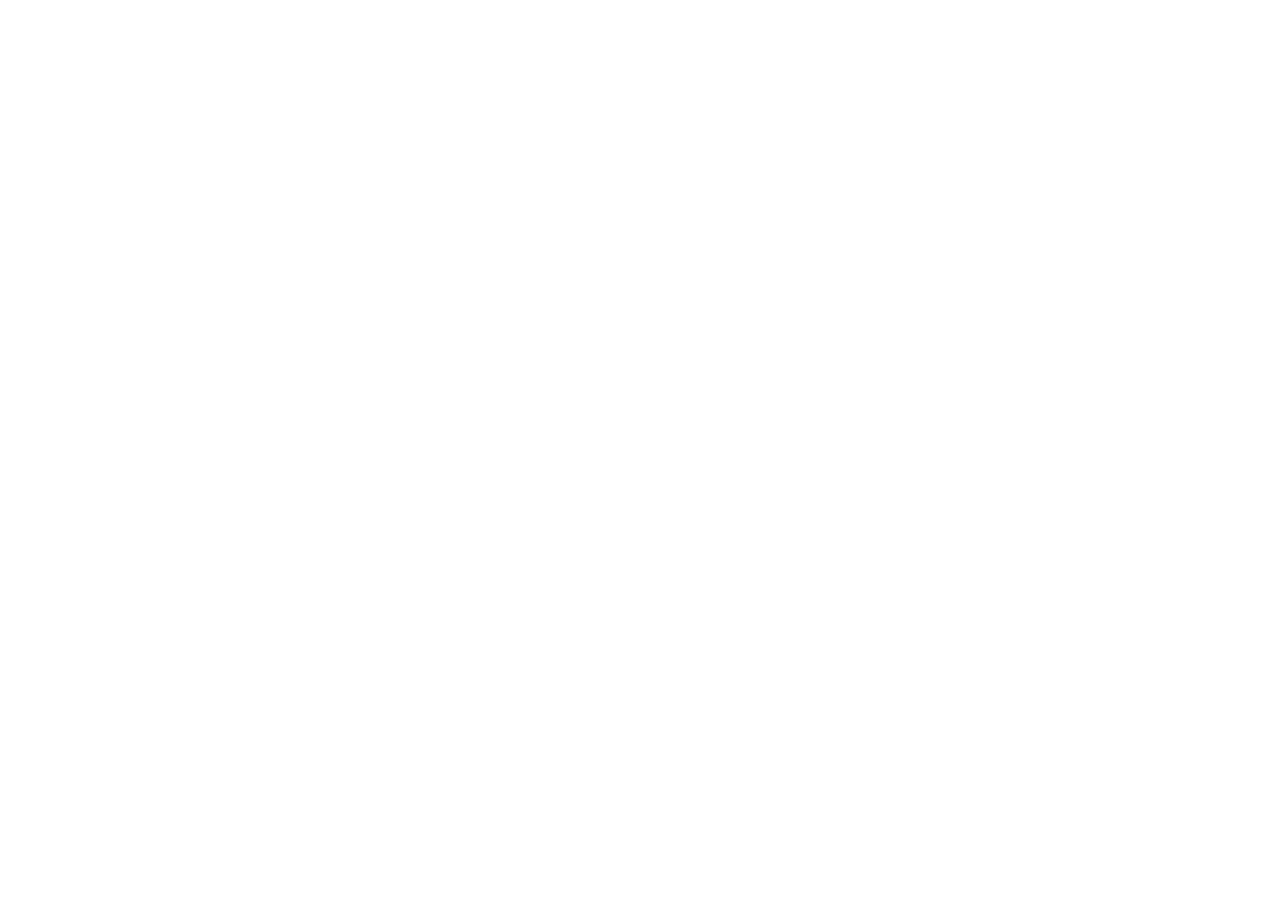
==== hw-1.html @ 1e02967f "first commit" ====
<!DOCTYPE html>
<html lang="en">

<head>
    <meta charset="UTF-8">
    <meta name="viewport" content="width=device-width, initial-scale=1.0">
    <title>Homework1</title>
</head>

<body>

</body>

</html>
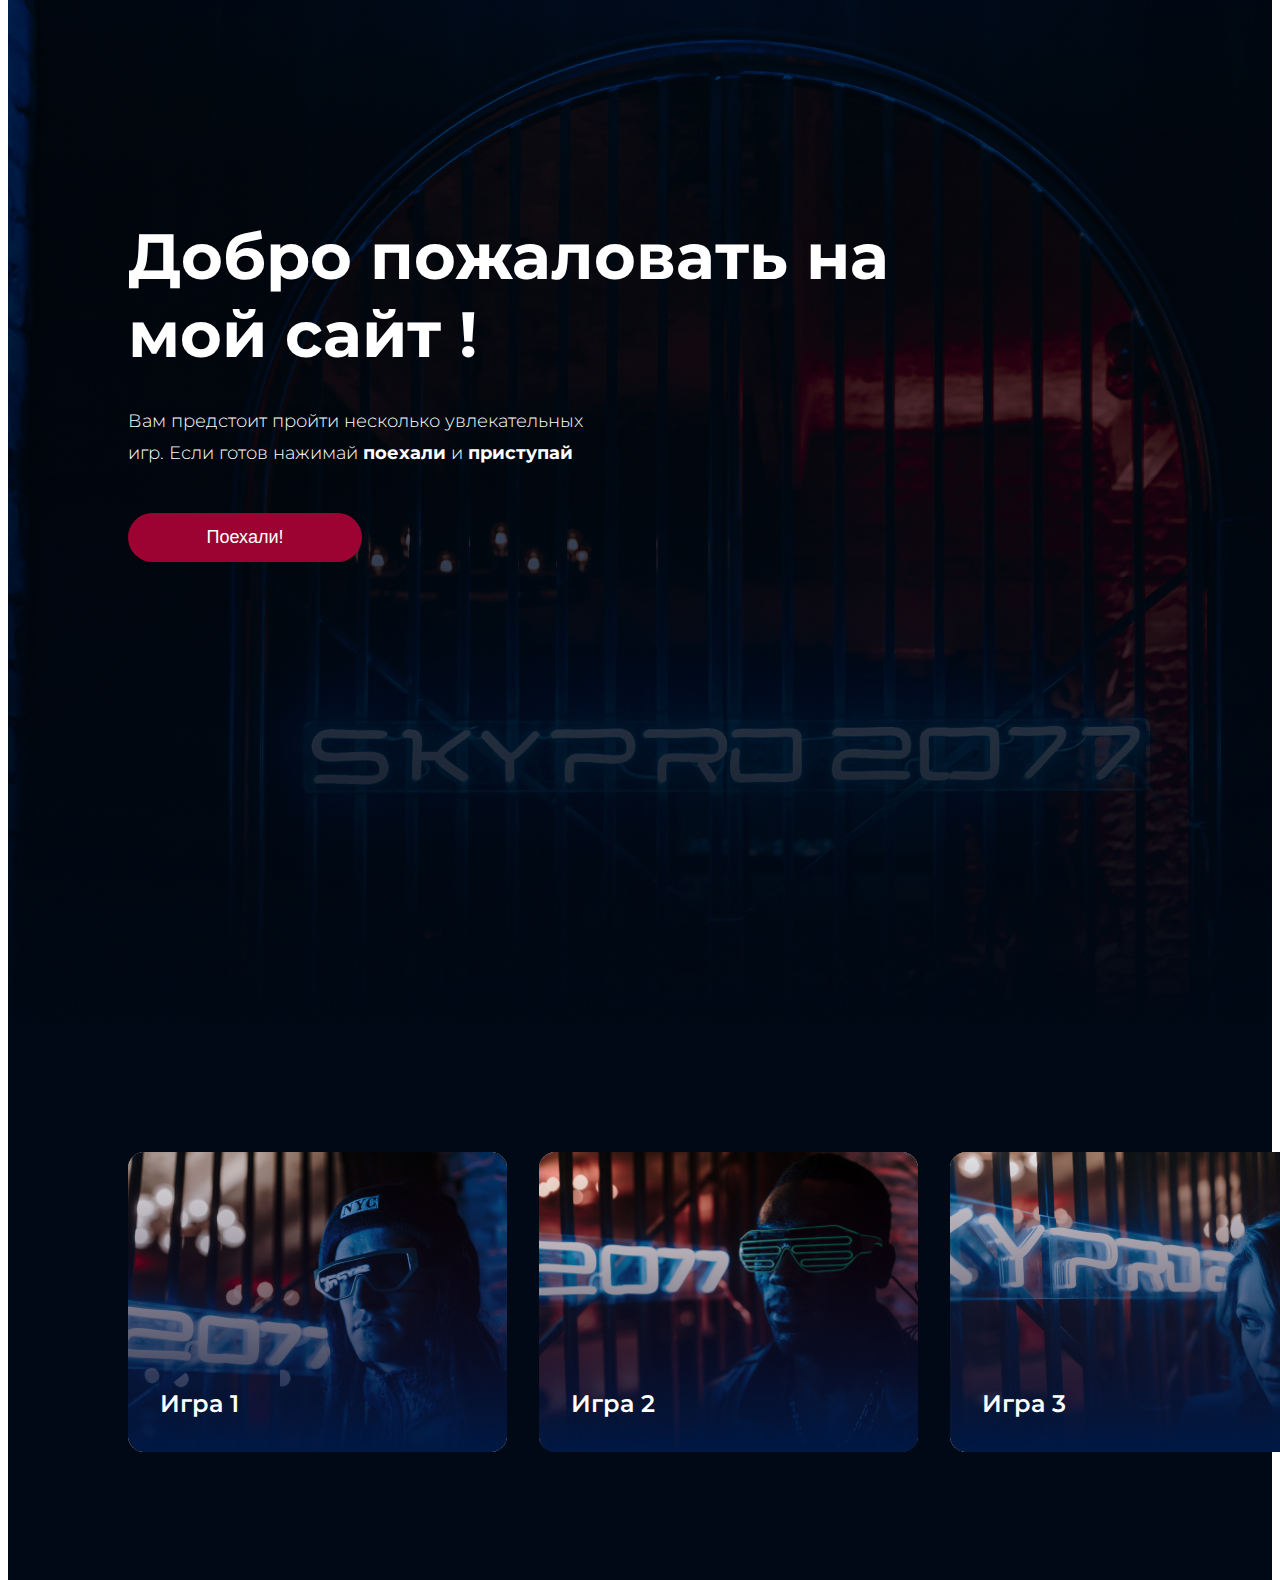
==== commit e45f0a62: "first attempt web" ====
--- a/hw-1.html
+++ b/hw-1.html
@@ -4,10 +4,32 @@
 <head>
     <meta charset="UTF-8">
     <meta name="viewport" content="width=device-width, initial-scale=1.0">
+    <meta http-equiv="X-UA-Compatible" content="ie=edge">
+    <link rel="preconnect" href="https://fonts.googleapis.com">
+    <link rel="preconnect" href="https://fonts.gstatic.com" crossorigin>
+    <link href="https://fonts.googleapis.com/css2?family=Montserrat:wght@300;400;600;700&display=swap" rel="stylesheet">
+    <link rel="stylesheet" href="style.css">
     <title>Homework1</title>
 </head>
 
 <body>
+    <header class="header center">
+        <h1 class="header__welcome">Добро пожаловать на мой сайт !</h1>
+        <text class="header__text">Вам предстоит пройти несколько увлекательных игр. Если готов нажимай <span
+                class="header__text_bold">поехали</span> и <span class="header__text_bold">приступай</span></text>
+        <button type="submit" class="header__btn">Поехали!</button>
+    </header>
+    <section class="product center">
+        <div class="product__box product__box_game1">
+            <h2 class="product__name product__name_1">Игра 1</h2>
+        </div>
+        <div class="product__box product__box_game2">
+            <h2 class="product__name product__name_2">Игра 2</h2>
+        </div>
+        <div class="product__box product__box_game3">
+            <h2 class="product__name product__name_3">Игра 3</h2>
+        </div>
+    </section>
 
 </body>
 
--- a/style.css
+++ b/style.css
@@ -0,0 +1,107 @@
+* {
+  margin-top: 0;
+  margin-bottom: 0;
+}
+
+body {
+  font-family: "Montserrat", sans-serif;
+}
+
+a {
+  text-decoration: none;
+}
+
+.center {
+  padding-right: 120px;
+  padding-left: 120px;
+}
+
+.header {
+  background-color: #000915;
+  background-repeat: no-repeat;
+  background-size: cover;
+  background-image: url(img/back_top.jpg);
+  height: 1024px;
+}
+.header__welcome {
+  font-size: 64px;
+  font-weight: 700;
+  line-height: 78px;
+  letter-spacing: 0px;
+  text-align: left;
+  color: #fff;
+  width: 788.78px;
+  padding-top: 217.1px;
+}
+.header__text {
+  font-size: 18px;
+  font-weight: 300;
+  line-height: 32px;
+  letter-spacing: 0px;
+  text-align: left;
+  color: #fff;
+  width: 481px;
+  margin-top: 32px;
+  display: block;
+}
+.header__text_bold {
+  font-weight: 700;
+}
+.header__btn {
+  width: 234.06px;
+  height: 48.6px;
+  margin-top: 44px;
+  border-radius: 30px;
+  background-color: #9C0332;
+  border: none;
+  color: #fff;
+  font-size: 18px;
+  font-weight: 400;
+  line-height: 22px;
+  letter-spacing: 0px;
+  text-align: center;
+}
+
+.product {
+  background-color: #000915;
+  display: grid;
+  grid-template-columns: repeat(12, 1fr);
+  gap: 32px;
+  padding-top: 128px;
+  padding-bottom: 128px;
+}
+.product__box {
+  width: 379px;
+  height: 300px;
+  border-radius: 16px;
+  grid-column: span 4;
+  box-sizing: border-box;
+  border-style: none;
+  position: relative;
+}
+.product__box_game1 {
+  background-image: url(img/back_game1.jpg);
+  background-repeat: no-repeat;
+  background-size: cover;
+}
+.product__box_game2 {
+  background-image: url(img/back_game2.jpg);
+  background-repeat: no-repeat;
+  background-size: cover;
+}
+.product__box_game3 {
+  background-image: url(img/back_game3.jpg);
+  background-repeat: no-repeat;
+  background-size: cover;
+}
+.product__name {
+  font-size: 24px;
+  font-weight: 600;
+  line-height: 32px;
+  letter-spacing: 0px;
+  text-align: left;
+  color: #FFFFFF;
+  position: absolute;
+  bottom: 32px;
+  left: 32px;
+}/*# sourceMappingURL=style.css.map */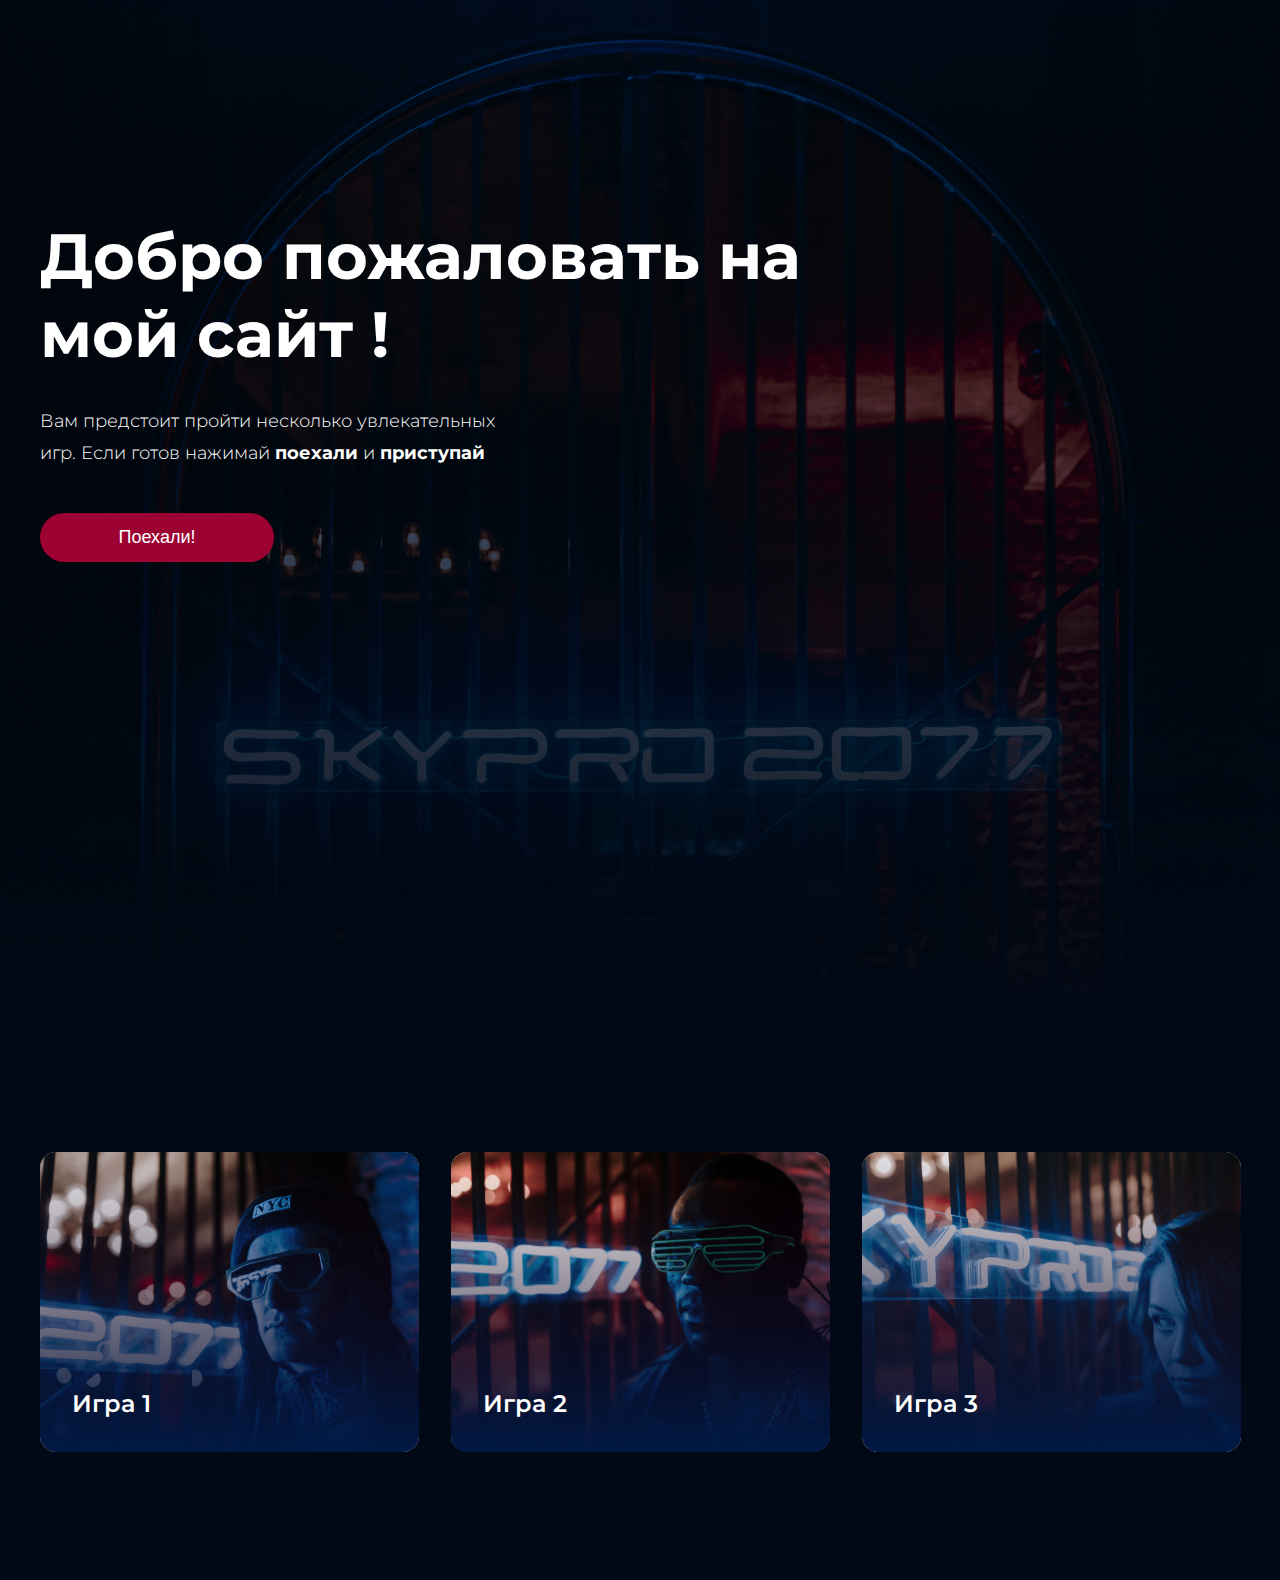
==== commit c3644521: "centered on wide screens, edited index to nthchild" ====
--- a/hw-1.html
+++ b/hw-1.html
@@ -20,14 +20,14 @@
         <button type="submit" class="header__btn">Поехали!</button>
     </header>
     <section class="product center">
-        <div class="product__box product__box_game1">
-            <h2 class="product__name product__name_1">Игра 1</h2>
+        <div class="product__box">
+            <h2 class="product__name">Игра 1</h2>
         </div>
-        <div class="product__box product__box_game2">
-            <h2 class="product__name product__name_2">Игра 2</h2>
+        <div class="product__box">
+            <h2 class="product__name">Игра 2</h2>
         </div>
-        <div class="product__box product__box_game3">
-            <h2 class="product__name product__name_3">Игра 3</h2>
+        <div class="product__box">
+            <h2 class="product__name">Игра 3</h2>
         </div>
     </section>
 
--- a/style.css
+++ b/style.css
@@ -5,6 +5,10 @@
 
 body {
   font-family: "Montserrat", sans-serif;
+  background-color: #000915;
+  display: flex;
+  flex-direction: column;
+  align-items: center;
 }
 
 a {
@@ -14,10 +18,11 @@
 .center {
   padding-right: 120px;
   padding-left: 120px;
+  width: 1440px;
+  box-sizing: border-box;
 }
 
 .header {
-  background-color: #000915;
   background-repeat: no-repeat;
   background-size: cover;
   background-image: url(img/back_top.jpg);
@@ -79,17 +84,17 @@
   border-style: none;
   position: relative;
 }
-.product__box_game1 {
+.product__box:first-child {
   background-image: url(img/back_game1.jpg);
   background-repeat: no-repeat;
   background-size: cover;
 }
-.product__box_game2 {
+.product__box:nth-child(2) {
   background-image: url(img/back_game2.jpg);
   background-repeat: no-repeat;
   background-size: cover;
 }
-.product__box_game3 {
+.product__box:last-child {
   background-image: url(img/back_game3.jpg);
   background-repeat: no-repeat;
   background-size: cover;
